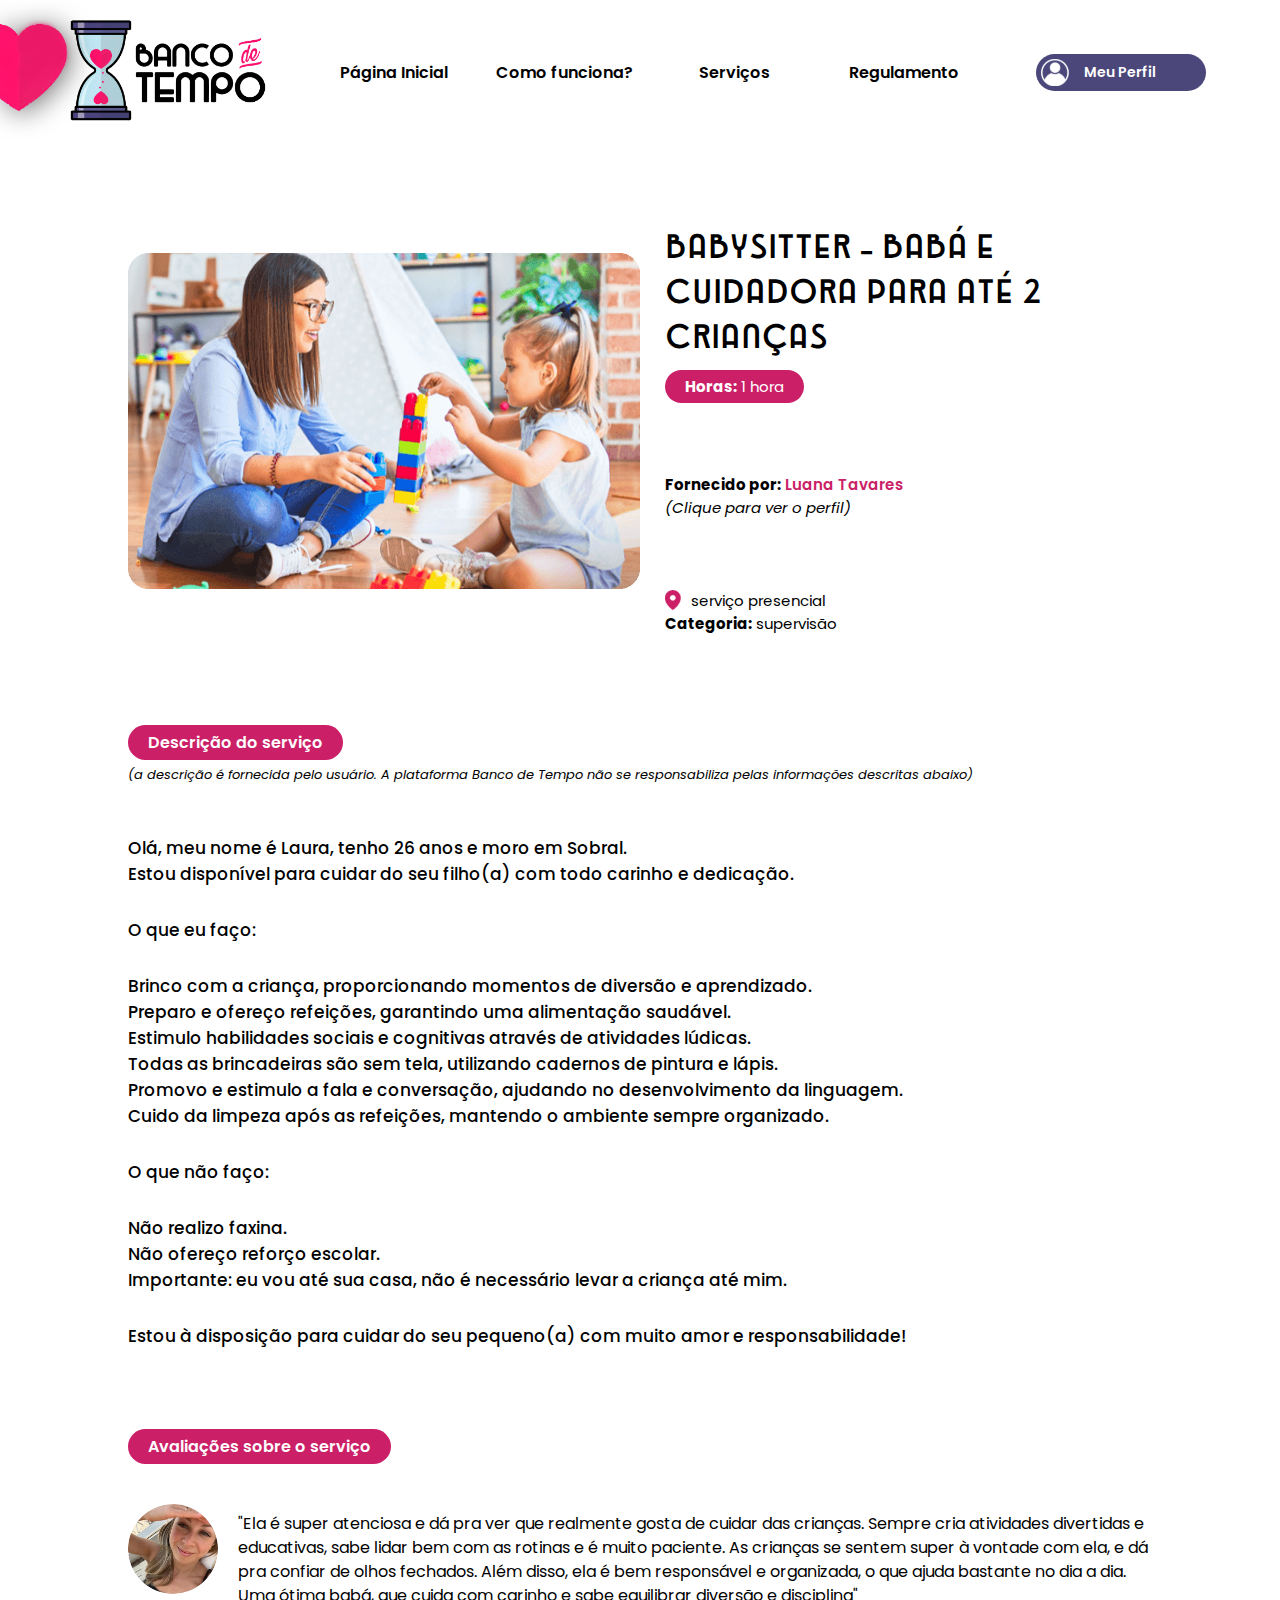
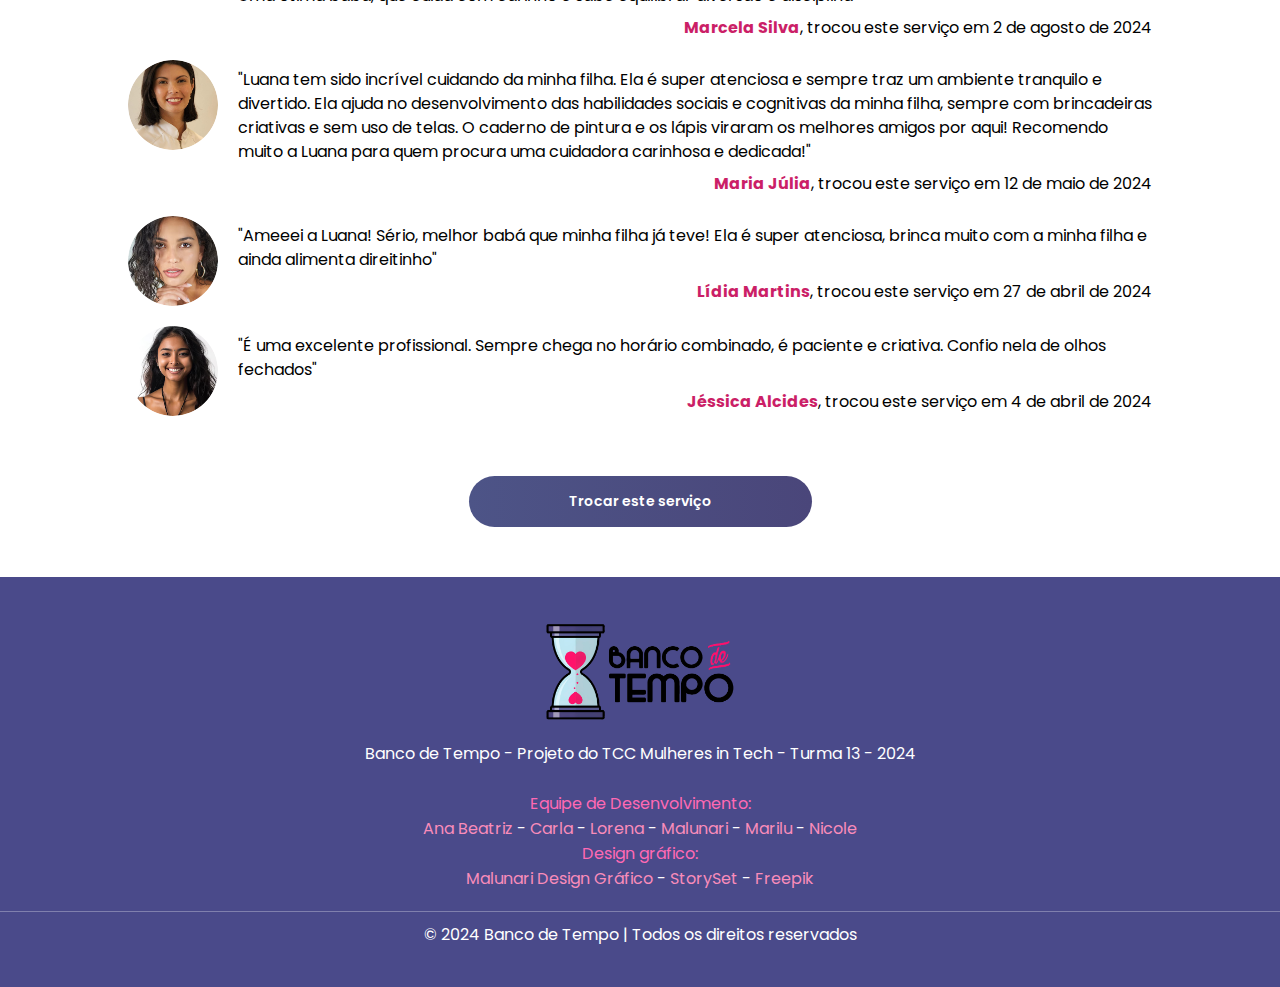
==== babysitter.html @ 04bf756f "Ajustes no serviço da Babysitter" ====
<!DOCTYPE html>
<html lang="pt-BR">
<head>
    <meta charset="UTF-8">
    <meta name="viewport" content="width=device-width, initial-scale=1.0">
    <title>Banco de Tempo</title>
    <link rel="stylesheet" href="styles/estilo-babysitter.css">
    <link rel="stylesheet" href="styles/generalStyle.css">
    <link rel="stylesheet" href="styles/style-header.css">
</head>
<body>    
    <header class="cabecalho">
        <div class="coracao">
          <img src="assets/Coração superior.png" alt="" class="coracao-img" />
        </div>
        <div class="logo">
          <a href="https://banco-de-tempo.vercel.app/"><img src="assets/Logotipo.png" alt="Banco de Tempo" class="logo-img" /></a>
        </div>
        <nav class="nav">
          <ul class="nav-list">
            <li class="nav-item">
              <a href="https://banco-de-tempo.vercel.app/" class="nav-link">Página Inicial</a>
            </li>
            <li class="nav-item">
              <a href="https://banco-de-tempo.vercel.app/#howItWorks" class="nav-link">Como funciona?</a>
            </li>
            <li class="nav-item">
              <a href="selecionar-servico.html" class="nav-link">Serviços</a>
            </li>
            <li class="nav-item"><a href="#" class="nav-link">Regulamento</a></li>
          </ul>
        </nav>
        <div class="profile menuMobileButton">
          <button id="profileButton" class="button">
            <span class="buttonText">Menu</span>
          </button>
          <ul id="profileDropdown" class="profile-dropdown menuDropdown">
            <li class="perfil-lista">
              <a href="pagina-inicial.html" class="nav-link">Página Inicial</a>
            </li>
            <li class="perfil-lista">
              <a href="https://banco-de-tempo.vercel.app/#howItWorks" class="nav-link">Como funciona?</a>
            </li>
            <li class="perfil-lista">
              <a href="selecionar-servico.html" class="nav-link">Serviços</a>
            </li>
            <li class="perfil-lista">
              <a href="#" class="nav-link">Regulamento</a>
            </li>
          </ul>
        </div>
        <div class="profile">
          <button id="profileButton" class="button">
            <img class="icon" src="assets/perfil.svg" alt="Ícone de perfil" />
            <span class="profileText">Meu Perfil</span>
          </button>
          <ul id="profileDropdown" class="profile-dropdown">
            <li class="perfil-lista"><a href="#">Meu cadastro</a></li>
            <li class="perfil-lista">
              <a href="meuservico.html">Meus serviços</a>
            </li>
            <li class="perfil-lista"><a href="#">Minhas trocas</a></li>
            <li class="perfil-lista"><a href="#">Favoritos</a></li>
            <li class="perfil-lista"><a href="paginadecadastro.html">Sair</a></li>
          </ul>
        </div>
      </header>  
    <main>
        <section class="form-section">
            <div class="service-image">
                <img src="assets/luana.png" alt="Luana">
            </div>
            <div class="service-info">
                <h1>BABYSITTER - BABÁ E CUIDADORA PARA ATÉ 2 CRIANÇAS</h1>
                <p class="service-hours"><strong>Horas:</strong> 1 hora</p>
                <p><strong>Fornecido por:</strong> <span class="nome-rosa">Luana Tavares</span></p>
                <p class="legenda"><i>(Clique para ver o perfil)</i></p>
                <div class="service-details">             
                    <p class="service-location">
                      <img src="assets/localizacao.svg" alt="Localização" class="localizacao-icon"/>
                      serviço presencial
                    </p>
                    <p class="service-category">
                      <strong>Categoria:</strong> supervisão
                    </p>
                  </div>
            </div>
        </section>
            <section class="service-description">

                <p class="section-title">Descrição do serviço</p>
                <p class="legenda"><i>(a descrição é fornecida pelo usuário. A plataforma Banco de Tempo não se responsabiliza pelas informações descritas abaixo)</i></p>
                
                <div class="description">
                  <p>Olá, meu nome é Laura, tenho 26 anos e moro em Sobral.</p>
                    <p>Estou disponível para cuidar do seu filho(a) com todo carinho e dedicação.</p>
                <p class="section-subtitle">O que eu faço:</p>
                <ul class="service-list">
                    <li>Brinco com a criança, proporcionando momentos de diversão e aprendizado.</li>
                    <li>Preparo e ofereço refeições, garantindo uma alimentação saudável.</li>
                    <li>Estimulo habilidades sociais e cognitivas através de atividades lúdicas.</li>
                    <li>Todas as brincadeiras são sem tela, utilizando cadernos de pintura e lápis.</li>
                    <li>Promovo e estimulo a fala e conversação, ajudando no desenvolvimento da linguagem.</li>
                    <li>Cuido da limpeza após as refeições, mantendo o ambiente sempre organizado.</li>
                </ul>

                <p class="section-subtitle">O que não faço:</p>

                <ul class="service-list">
                    <li>Não realizo faxina.</li>
                    <li>Não ofereço reforço escolar.</li>
                    <li>Importante: eu vou até sua casa, não é necessário levar a criança até mim.</li>
                </ul>
                <p class="section-subtitle">Estou à disposição para cuidar do seu pequeno(a) com muito amor e responsabilidade!</p>
                </div>
                
            </section>
            <div class="review-text">
                <p class="review-title">Avaliações sobre o serviço</p>
            </div>
            <section class="service-reviews">
                <div class="review">
                    <img  src="assets/avatar1.png" alt="Foto do cliente">
                    <div class="review-content">
                        <p>"Ela é super atenciosa e dá pra ver que realmente gosta de cuidar das crianças. 
                          Sempre cria atividades divertidas e educativas, sabe lidar bem com as rotinas e é muito paciente. 
                          As crianças se sentem super à vontade com ela, e dá pra confiar de olhos fechados. 
                          Além disso, ela é bem responsável e organizada, o que ajuda bastante no dia a dia. 
                          Uma ótima babá, que cuida com carinho e sabe equilibrar diversão e disciplina"</p>
                        <p><strong>Marcela Silva</strong>, trocou este serviço em 2 de agosto de 2024</p>
                    </div>
                </div>

                <div class="review">
                    <img src="assets/avatar2.png" alt="Foto do cliente">
                    <div class="review-content">
                        <p>"Luana tem sido incrível cuidando da minha filha. Ela é super atenciosa e sempre traz um ambiente tranquilo e divertido.
                          Ela ajuda no desenvolvimento das habilidades sociais e cognitivas da minha filha, sempre com brincadeiras criativas e sem uso de telas. 
                          O caderno de pintura e os lápis viraram os melhores amigos por aqui! Recomendo muito a Luana para quem procura uma cuidadora carinhosa e dedicada!"</p>
                        <p><strong>Maria Júlia</strong>, trocou este serviço em 12 de maio de 2024</p>
                    </div>
                </div>

                <div class="review">
                    <img src="assets/avatar3.png" alt="Foto do cliente">
                    <div class="review-content">
                        <p>"Ameeei a Luana! Sério, melhor babá que minha filha já teve! 
                          Ela é super atenciosa, brinca muito com a minha filha e ainda alimenta direitinho"</p>
                        <p><strong>Lídia Martins</strong>, trocou este serviço em 27 de abril de 2024</p>
                    </div>
                </div>

                <div class="review">
                    <img src="assets/avatar4.png" alt="Foto do cliente">
                    <div class="review-content">
                        <p>"É uma excelente profissional. Sempre chega no horário combinado, é paciente e criativa.
                          Confio nela de olhos fechados"</p>
                        <p><strong>Jéssica Alcides</strong>, trocou este serviço em 4 de abril de 2024</p>
                    </div>
                </div>
            </section>
            <div class="button-container">
              <button class="exchange-button">Trocar este serviço</button>
            </div>
            
        </div>
    </main>
    <footer>
      <div class="footer-content">
          <img src="assets/Logotipo.png" alt="Logo Banco de Tempo">
          <p>Banco de Tempo - Projeto do TCC Mulheres in Tech - Turma 13 - 2024</p>
          <BR>
          <p><span class="highlight">Equipe de Desenvolvimento:</span><P> 
          </P><a href="https://github.com/AnaCatalao" rel="nofollow">Ana Beatriz</a> - <a href="https://github.com/CarlaSa-Carla" rel="nofollow">Carla</a> - <a href="https://github.com/lorenaraquelolive" rel="nofollow">Lorena</a> - <a href="https://github.com/malunaridev" rel="nofollow">Malunari</a> - <a href="https://github.com/DouradoGB" rel="nofollow">Marilu</a> - <a href="https://github.com/nicolemelo1" rel="nofollow">Nicole</a></p>
          <p><span class="highlight">Design gráfico:</span></p>
          <a href="https://www.behance.net/malunaris" rel="nofollow">Malunari Design Gráfico</a> - <a href="https://storyset.com/" rel="nofollow">StorySet</a> - <a href="https://www.freepik.com/" rel="nofollow">Freepik</a></p>
      </div>
      <div class="footer-bottom">
          &copy; 2024 Banco de Tempo | Todos os direitos reservados
      </div>
  </footer>
</body>
</html>
---- styles/estilo-babysitter.css ----
.form-section {
  display: flex;
  align-items: center;
  max-width: 100%;
  gap: 25px;
}

.service-info h1 {
  margin: 10px 0 10px auto;
  font-size: 35px;
  font-weight:bold
}

.perfil-luana {
  font-size: 10px;
}

.form-section p {
  font-size: 15px;
}

.nome-rosa {
  font-weight: 600;
  color: var(--cor-secundaria);
}


.service-image {
  max-width: 50%;
}

.service-image img {
  width: 100%;
  border-radius: 10px;
}

.service-hours {
  display: inline-block;
  background-color: var(--cor-secundaria);
  color: #fff;
  padding: 5px 20px;
  border-radius: 20px;
  margin-bottom: 70px;
  font-size: 14px;
}

.service-details {
  font-size: 14px;
  text-align: left;
  margin-top: auto;
}

.service-location {
  display: flex;
  align-items: center;
  margin-top: 70px;
}

.localizacao-icon {
  width: 16px;
  margin-right: 10px;
}

.section-title {
  display: inline-block;
  background-color: var(--cor-secundaria);
  color: #fff;
  padding: 5px 20px;
  border-radius: 20px;
  margin: 90px 0 5px 0;
  font-size: 16px;
  font-weight: 600;

}

.legenda {
  margin-bottom: 50px;
  font-size: 13px;
}

.description {
  font-size: 17px;
  font-weight: 500;
  margin-bottom: 0;
}

.section-subtitle{
  margin-top: 30px;
  margin-bottom: 30px;
}

.service-list {
  list-style-type: none;
}

.reviews {
  display: flex;
  flex-direction: column;
  gap: 30px;
  max-width: 700px;
  margin: 0 auto;
}

.review-title {
  display: inline-block;
  background-color: var(--cor-secundaria);
  color: #fff;
  padding: 5px 20px;
  border-radius: 20px;
  margin: 50px 0 40px 0;
  font-size: 16px;
  font-weight: 600;
}

.review {
  display: flex;
  gap: 20px;
  margin-bottom: 20px;
}

.review img {
  width: 90px;
  height: 90px;
  border-radius: 50%;
  object-fit: cover;
}

.review-content {
  font-size: 16px;
  line-height: 1.5;
  display: flex;
  flex-direction: column;
  
}

.review-content p {
  align-self: flex-end;
  margin-top: 8px;
  margin-bottom: 0;
}

.review-content strong {
  font-weight: bold;
  color: var(--cor-secundaria);
}

.exchange-button {
    background: linear-gradient(to right, #4d5487, #4a467a);
    color: white;
    text-decoration: none;
    font-family: "Poppins", sans-serif;
    font-weight: 600;
    font-size: 14px;
    margin: 20px 10px;
    padding: 15px 100px;
    border-radius: 50px;
    transition: background 0.3s ease;
    border: none;
    cursor: pointer;
}

.button-container {
  display: flex;
  justify-content: center;
  margin-top: 20px;
}
---- styles/generalStyle.css ----
@import url("https://fonts.googleapis.com/css2?family=Inter:ital,opsz,wght@0,14..32,100..900;1,14..32,100..900&family=Poppins:ital,wght@0,100;0,200;0,300;0,400;0,500;0,600;0,700;0,800;0,900;1,100;1,200;1,300;1,400;1,500;1,600;1,700;1,800;1,900&display=swap");

@font-face {
  font-family: Emblema;
  src: url("../assets/Emblema.woff");
}

:root {
  box-sizing: border-box;
  --fonte-principal: "Poppins", sans-serif;
  --fonte-secundaria: "Emblema", sans-serif;
  --cor-primaria: #4f4a9d;
  --cor-secundaria: #cb1f67;
}

* {
  margin: 0;
  padding: 0;
  font-family: var(--fonte-principal);
}

body {
  width: 100vw;
  position: relative;
  display: flex;
  flex-direction: column;
  align-items: center;
  justify-content: center;
}

main {
  display: flex;
  flex-direction: column;
  width: 80%;
  padding: 30px 0;
}

a {
  text-decoration: none;
  color: #f98cba;
}

h1 {
  font-family: "Emblema", sans-serif;
  display: block;
  font-size: 40px;
  text-transform: uppercase;
  line-height: 45px;
  cursor: default;
}

h2 {
  font-size: 2rem;
  margin-bottom: 20px;
  font-family: "Emblema", sans-serif;
  cursor: default;
}

footer {
  width: 100%;
  background-color: #4a4a8a;
  color: white;
  text-align: center;
  padding: 40px 0;
  flex-shrink: 0;
}

button {
  background: linear-gradient(to right, #4d5487, #4a467a);
  color: white;
  text-decoration: none;
  font-family: "Poppins", sans-serif;
  font-weight: 600;
  font-size: 14px;
  margin: 0 10px;
  padding: 10px 20px;
  border-radius: 50px;
  transition: background 0.3s ease;
  border: none;
  cursor: pointer;
}

button a {
  color: #fff;
}

.pinkButton {
  width: 300px;
  background: var(--cor-secundaria);
}

.highlight {
  color: #ff69b4;
  text-decoration: none;
  cursor: default;
}

.highlight a:hover {
  text-decoration: underline;
}

.footer-content img {
  width: 200px;
  margin-bottom: 10px;
}

.footer p {
  margin: 15px 0;
  color: white;
}
.footer-bottom {
  text-align: center;
  margin-top: 20px;
  padding-top: 10px;
  border-top: 1px solid rgba(255, 255, 255, 0.3);
}

@media (max-width: 1200px) {
  h1 {
    text-align: center;
  }
}

@media (max-width: 600px) {
  main {
    width: 85%;
  }
}

@media (max-width: 600px) {
  footer p {
    padding: 0 20px;
  }
}

@media (max-width: 400px) {
  body {
    font-size: 11px;
  }
  h1 {
    font-size: 30px;
    line-height: 30px;
  }
  h2 {
    font-size: 1.4rem;
  }
}
---- styles/style-header.css ----
.cabecalho {
  display: flex;
  justify-content: space-between;
  align-items: center;
  padding: 1%;
  width: 80%;
  margin-bottom: 40px;
}

.coracao {
  position: absolute;
  top: 0;
  left: 0;
  margin: 0;
  padding: 0;
}

.coracao-img {
  width: 100px;
}

.logo-img {
  width: 13em;
}

.nav-list {
  display: flex;
  list-style: none;
  padding-left: 200px;
}

.nav-item {
  margin: 0 15px;
  width: 140px;
  text-align: center;
}

.nav-link {
  text-decoration: none;
  color: black;
  font-weight: 600;
  font-size: 16px;
  position: relative;
}

.nav-link:hover {
  color: #e70d67;
}

.nav-link.active::after {
  content: "";
  height: 2px;
  width: 150%;
  background-color: #e70d67;
  position: absolute;
  bottom: -5px;
  left: -25%;
}

.nav-link.active:hover::after {
  width: 150%;
  transition: width 0.3s ease;
}

.profile {
  position: relative;
  display: inline-block;
}

#profileButton {
  display: flex;
  align-items: center;
  gap: 15px;
  background: #4b477a;
  color: white;
  font-weight: 600;
  font-size: 14px;
  padding: 5px 50px 5px 5px;
  border-radius: 50px;
  cursor: pointer;
}

#profileButton:hover {
  background: linear-gradient(to right, #4b477a, #4d5487);
}

.profile-dropdown {
  display: none;
  left: 50%;
  transform: translateX(-50%);
  background-color: white;
  box-shadow: 0 4px 8px rgba(0, 0, 0, 0.1);
  width: 100px;
}

.profile-dropdown.show {
  display: block;
}

.perfil-lista {
  list-style: none;
  font-weight: 400;
  text-align: center;
}

.profile-dropdown .perfil-lista:last-child {
  border-bottom: none;
}

.profile-dropdown a {
  display: block;
  padding: 8px 15px;
  color: black;
  text-decoration: none;
  transition: background 0.3s ease;
  text-align: center;
}

.icon {
  width: 50px;
}

header .profile {
  position: relative;
}

header .profile button {
  background-color: #4d65b4;
  color: #fff;
  padding: 10px;
  border: none;
  border-radius: 5px;
  cursor: pointer;
}

header .profile .profile-dropdown {
  display: none;
  position: absolute;
  top: 100%;
  right: 0;
  background-color: #fff;
  border: 1px solid #ccc;
  border-radius: 5px;
  width: 150px;
  z-index: 9;
}

header .profile:hover .profile-dropdown {
  display: block;
}

header .profile .profile-dropdown li {
  list-style: none;
  border-bottom: 1px solid #ccc;
}

header .profile .profile-dropdown li a {
  display: block;
  padding: 10px;
  color: #333;
  text-decoration: none;
}

header .profile .profile-dropdown li a:hover {
  background-color: #f0f0f0;
}

.menuMobileButton {
  display: none;
}

.user-actions {
  display: inline-flex;
  align-items: center;
  background: linear-gradient(to right, #4d5487, #4a467a);
  border-radius: 50px;
  padding: 10px;
  color: white;
}

.user-actions img {
  display: flex;
}
.icon {
  width: 2em;
}

.button {
  background: linear-gradient(to right, #4d5487, #4a467a);
  color: white;
  text-decoration: none;
  font-family: "Poppins", sans-serif;
  font-weight: 600;
  font-size: 14px;
  margin: 0 10px;
  padding: 5px 10px;
  border-radius: 50px;
  transition: background 0.3s ease;
}

.button:hover {
  text-decoration: none;
  background: linear-gradient(to right, #4a467a, #4d5487);
}

@media (max-width: 1600px) {
  .cabecalho {
    width: 90%;
  }
  .nav-list {
    padding-left: 0;
  }
}

@media (max-width: 1200px) {
  .coracao-img {
    width: 60px;
  }
  .cabecalho {
    width: 85%;
  }
  .profileText,   .profileText a {
    display: none;
  }
  #profileButton {
    padding: 5px;
  }
  .nav {
    display: none;
  }
  .buttonText,
  .menuMobileButton {
    display: block;
  }
  .buttonText {
    padding: 5px 30px;
    font-size: 1rem;
  }
  #profileButton {
    font-size: 17px;
  }
  .menuDropdown {
    min-width: 250px;
  }
}

@media (max-width: 600px) {
  .cabecalho {
    width: 90%;
    justify-content: space-evenly;
    margin-top: 20px;
  }
  .coracao-img {
    width: 40px;
  }
  .logo-img {
    width: 8em;
  }
}

@media (max-width: 400px) {
  body,
  .nav-link {
    font-size: 11px;
  }
  .cabecalho {
    width: 100%;
  }
  header .profile .profile-dropdown {
    width: 120px;
  }
}
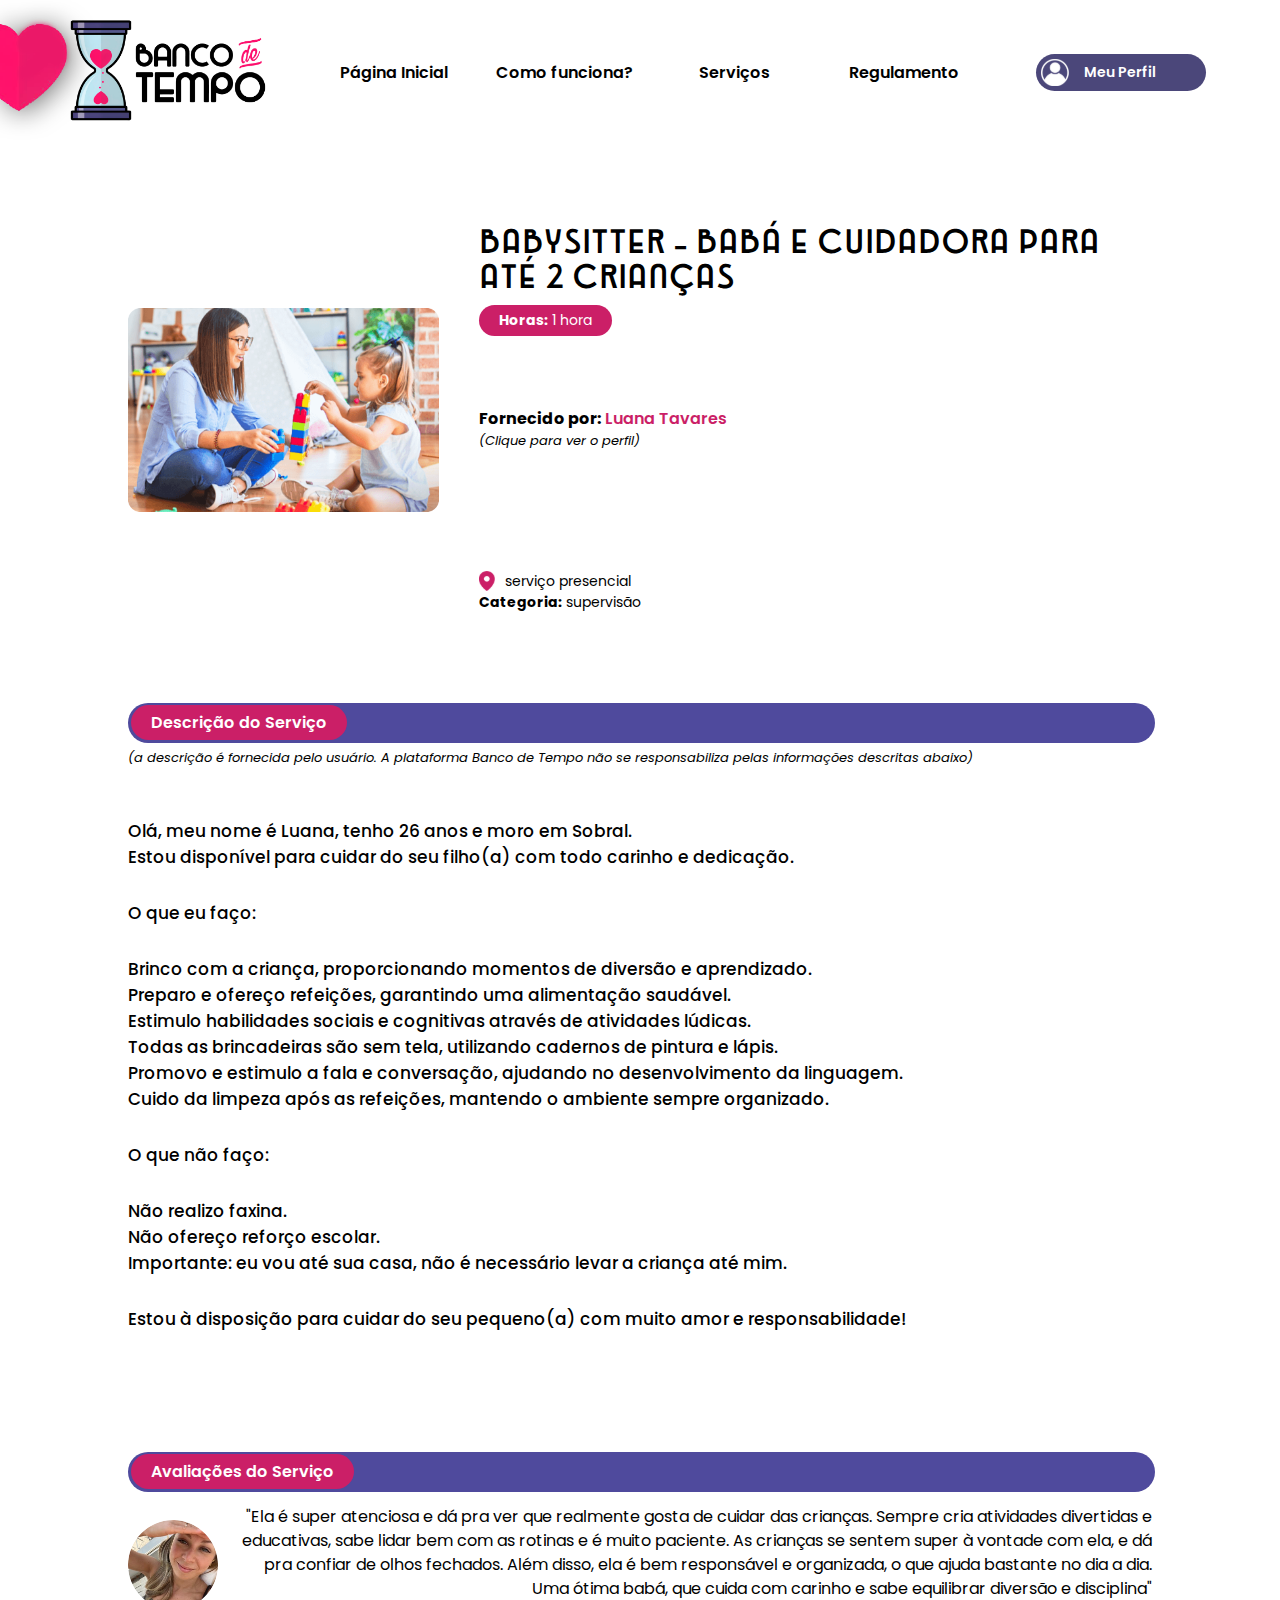
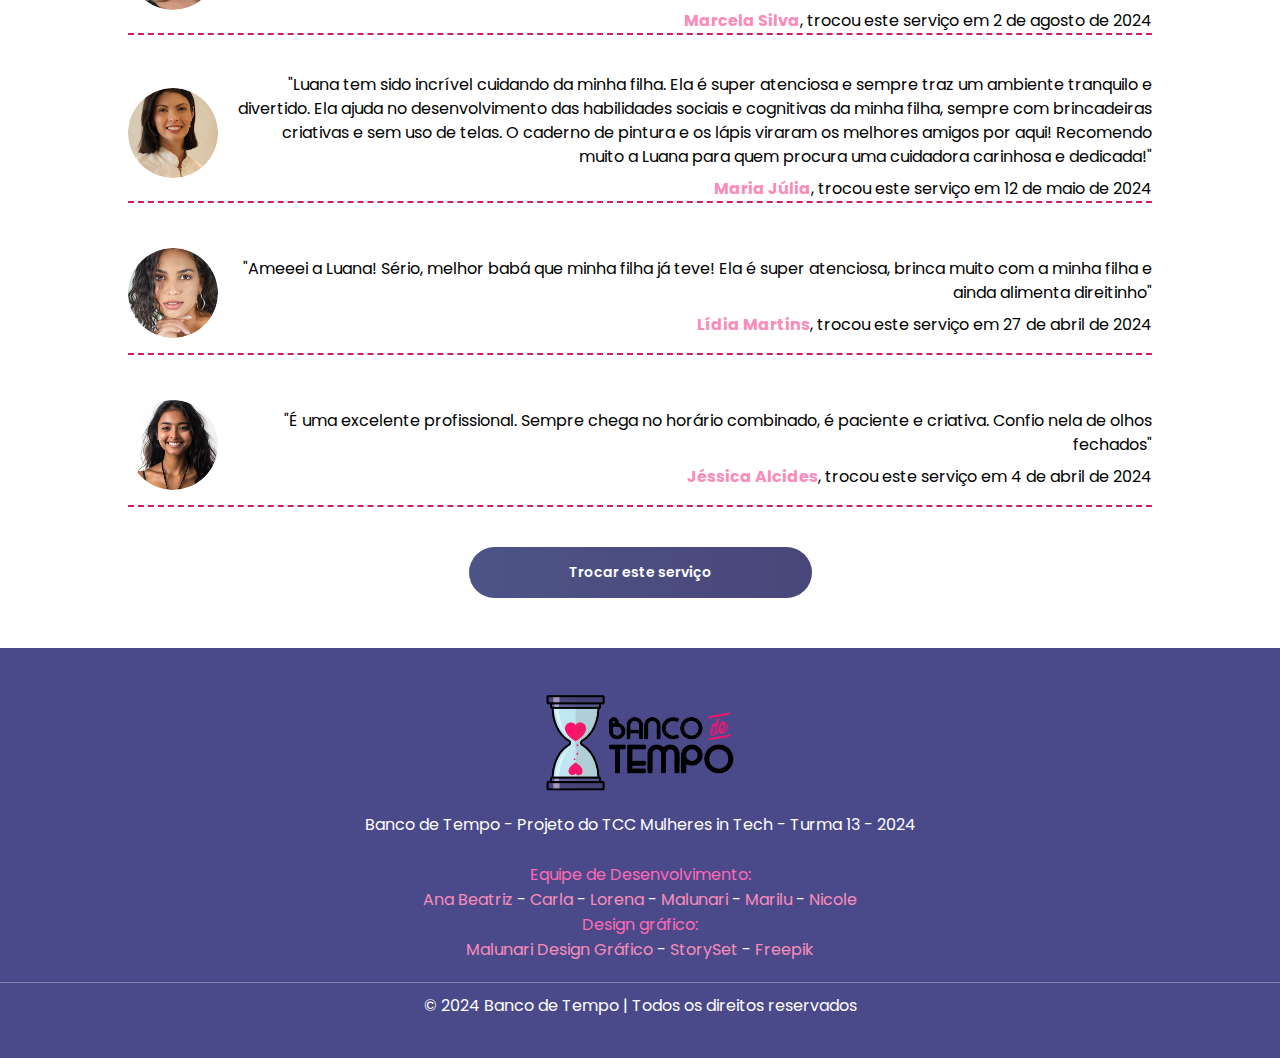
==== commit 00fa2089: "feat: responsive tags for both pages" ====
--- a/babysitter.html
+++ b/babysitter.html
@@ -3,7 +3,8 @@
 <head>
     <meta charset="UTF-8">
     <meta name="viewport" content="width=device-width, initial-scale=1.0">
-    <title>Banco de Tempo</title>
+    <title>Babysitter - Babá e cuidadora para até 2 crianças - Banco de Tempo</title>
+    <link rel="icon" type="image/x-icon" href="./assets/favicon.ico" />
     <link rel="stylesheet" href="styles/estilo-babysitter.css">
     <link rel="stylesheet" href="styles/generalStyle.css">
     <link rel="stylesheet" href="styles/style-header.css">
@@ -68,13 +69,13 @@
     <main>
         <section class="form-section">
             <div class="service-image">
-                <img src="assets/luana.png" alt="Luana">
+                <img src="assets/babysitterservice.png" alt="Luana">
             </div>
             <div class="service-info">
                 <h1>BABYSITTER - BABÁ E CUIDADORA PARA ATÉ 2 CRIANÇAS</h1>
                 <p class="service-hours"><strong>Horas:</strong> 1 hora</p>
-                <p><strong>Fornecido por:</strong> <span class="nome-rosa">Luana Tavares</span></p>
-                <p class="legenda"><i>(Clique para ver o perfil)</i></p>
+                <p><strong>Fornecido por:</strong> <a href=""><span class="nome-rosa">Luana Tavares</span></a></p>
+                <p class="legenda">(Clique para ver o perfil)</p>
                 <div class="service-details">             
                     <p class="service-location">
                       <img src="assets/localizacao.svg" alt="Localização" class="localizacao-icon"/>
@@ -88,11 +89,11 @@
         </section>
             <section class="service-description">
 
-                <p class="section-title">Descrição do serviço</p>
+                <div class="dividerTitle"><p class="section-title">Descrição do Serviço</p></div>
                 <p class="legenda"><i>(a descrição é fornecida pelo usuário. A plataforma Banco de Tempo não se responsabiliza pelas informações descritas abaixo)</i></p>
                 
                 <div class="description">
-                  <p>Olá, meu nome é Laura, tenho 26 anos e moro em Sobral.</p>
+                  <p>Olá, meu nome é Luana, tenho 26 anos e moro em Sobral.</p>
                     <p>Estou disponível para cuidar do seu filho(a) com todo carinho e dedicação.</p>
                 <p class="section-subtitle">O que eu faço:</p>
                 <ul class="service-list">
@@ -115,9 +116,7 @@
                 </div>
                 
             </section>
-            <div class="review-text">
-                <p class="review-title">Avaliações sobre o serviço</p>
-            </div>
+            <div class="dividerTitle"><p class="section-title">Avaliações do Serviço</p></div>
             <section class="service-reviews">
                 <div class="review">
                     <img  src="assets/avatar1.png" alt="Foto do cliente">
@@ -127,7 +126,7 @@
                           As crianças se sentem super à vontade com ela, e dá pra confiar de olhos fechados. 
                           Além disso, ela é bem responsável e organizada, o que ajuda bastante no dia a dia. 
                           Uma ótima babá, que cuida com carinho e sabe equilibrar diversão e disciplina"</p>
-                        <p><strong>Marcela Silva</strong>, trocou este serviço em 2 de agosto de 2024</p>
+                        <p><strong><a href="">Marcela Silva</a></strong>, trocou este serviço em 2 de agosto de 2024</p>
                     </div>
                 </div>
 
@@ -137,7 +136,7 @@
                         <p>"Luana tem sido incrível cuidando da minha filha. Ela é super atenciosa e sempre traz um ambiente tranquilo e divertido.
                           Ela ajuda no desenvolvimento das habilidades sociais e cognitivas da minha filha, sempre com brincadeiras criativas e sem uso de telas. 
                           O caderno de pintura e os lápis viraram os melhores amigos por aqui! Recomendo muito a Luana para quem procura uma cuidadora carinhosa e dedicada!"</p>
-                        <p><strong>Maria Júlia</strong>, trocou este serviço em 12 de maio de 2024</p>
+                        <p><strong><a href="">Maria Júlia</a></strong>, trocou este serviço em 12 de maio de 2024</p>
                     </div>
                 </div>
 
@@ -146,7 +145,7 @@
                     <div class="review-content">
                         <p>"Ameeei a Luana! Sério, melhor babá que minha filha já teve! 
                           Ela é super atenciosa, brinca muito com a minha filha e ainda alimenta direitinho"</p>
-                        <p><strong>Lídia Martins</strong>, trocou este serviço em 27 de abril de 2024</p>
+                        <p><strong><a href="">Lídia Martins</a></strong>, trocou este serviço em 27 de abril de 2024</p>
                     </div>
                 </div>
 
@@ -155,14 +154,39 @@
                     <div class="review-content">
                         <p>"É uma excelente profissional. Sempre chega no horário combinado, é paciente e criativa.
                           Confio nela de olhos fechados"</p>
-                        <p><strong>Jéssica Alcides</strong>, trocou este serviço em 4 de abril de 2024</p>
+                        <p><strong><a href="">Jéssica Alcides</a></strong>, trocou este serviço em 4 de abril de 2024</p>
                     </div>
                 </div>
             </section>
             <div class="button-container">
-              <button class="exchange-button">Trocar este serviço</button>
-            </div>
-            
+              <button id="trocarServicoBtn" class="exchange-button">Trocar este serviço</button>
+            </div>
+            <div id="modal" class="modal">
+              <div class="modal-content">
+                <span class="close">&times;</span>
+                <div class="modalStructure">
+                  <img class="profilePicture" src="./assets/luana.jpg">
+                  
+                  <p><strong>Fornecido por:</strong> <a href=""><span class="nome-rosa">Luana Tavares</span></a></p>
+                <p class="legenda">(Clique para ver o perfil)</p>
+                </div>
+                <p>Entre em contato diretamente com <span class="nome-rosa">Luana Tavares</span> pelos meios de contato fornecidos. </p>
+                <div class="contactTable">
+                  <div class="contactInfo">
+                  <img class="contactIcons" src="./assets/whatsappIcon.png">
+                  <p>088 986343812</p>
+                </div>
+                <div class="contactInfo">
+                  <img class="contactIcons" src="./assets/phoneIcon.png">
+                  <p>088 986343812</p>
+                </div>
+                <div class="contactInfo">
+                  <img class="contactIcons" src="./assets/mailIcon.png">
+                  <p>luanatavares127@gmail.com</p>
+                </div>
+                </div>
+              </div>
+            </div>
         </div>
     </main>
     <footer>
@@ -179,5 +203,6 @@
           &copy; 2024 Banco de Tempo | Todos os direitos reservados
       </div>
   </footer>
+  <script src="app.js"></script>
 </body>
 </html>
--- a/styles/estilo-babysitter.css
+++ b/styles/estilo-babysitter.css
@@ -2,31 +2,34 @@
   display: flex;
   align-items: center;
   max-width: 100%;
-  gap: 25px;
+  gap: 40px;
+}
+.service-info {
+  height: 100%;
+  display: flex;
+  flex-direction: column;
+  justify-content: space-between;
+  align-items: start;
 }
 
 .service-info h1 {
   margin: 10px 0 10px auto;
   font-size: 35px;
-  font-weight:bold
+  font-weight: bold;
+  line-height: 35px;
 }
 
 .perfil-luana {
   font-size: 10px;
 }
 
-.form-section p {
-  font-size: 15px;
-}
-
 .nome-rosa {
   font-weight: 600;
   color: var(--cor-secundaria);
 }
 
-
 .service-image {
-  max-width: 50%;
+  width: 40%;
 }
 
 .service-image img {
@@ -61,21 +64,32 @@
   margin-right: 10px;
 }
 
+.dividerTitle {
+  height: 40px;
+  width: 100%;
+  display: flex;
+  align-items: center;
+  background-color: var(--cor-primaria);
+  margin: 90px 0 5px 0;
+  border-radius: 20px;
+  padding-left: 3px;
+}
+
 .section-title {
-  display: inline-block;
+  display: inline;
   background-color: var(--cor-secundaria);
   color: #fff;
   padding: 5px 20px;
   border-radius: 20px;
-  margin: 90px 0 5px 0;
+
   font-size: 16px;
   font-weight: 600;
-
 }
 
 .legenda {
   margin-bottom: 50px;
   font-size: 13px;
+  font-style: italic;
 }
 
 .description {
@@ -84,13 +98,19 @@
   margin-bottom: 0;
 }
 
-.section-subtitle{
+.section-subtitle {
   margin-top: 30px;
   margin-bottom: 30px;
 }
 
 .service-list {
   list-style-type: none;
+}
+
+.service-reviews {
+  display: flex;
+  flex-direction: column;
+  gap: 30px;
 }
 
 .reviews {
@@ -113,9 +133,11 @@
 }
 
 .review {
+  min-height: 120px;
   display: flex;
   gap: 20px;
-  margin-bottom: 20px;
+  border-bottom: 2px dashed var(--cor-secundaria);
+  align-items: center;
 }
 
 .review img {
@@ -126,11 +148,12 @@
 }
 
 .review-content {
+  width: 100%;
   font-size: 16px;
   line-height: 1.5;
   display: flex;
   flex-direction: column;
-  
+  text-align: right;
 }
 
 .review-content p {
@@ -145,18 +168,18 @@
 }
 
 .exchange-button {
-    background: linear-gradient(to right, #4d5487, #4a467a);
-    color: white;
-    text-decoration: none;
-    font-family: "Poppins", sans-serif;
-    font-weight: 600;
-    font-size: 14px;
-    margin: 20px 10px;
-    padding: 15px 100px;
-    border-radius: 50px;
-    transition: background 0.3s ease;
-    border: none;
-    cursor: pointer;
+  background: linear-gradient(to right, #4d5487, #4a467a);
+  color: white;
+  text-decoration: none;
+  font-family: "Poppins", sans-serif;
+  font-weight: 600;
+  font-size: 14px;
+  margin: 20px 10px;
+  padding: 15px 100px;
+  border-radius: 50px;
+  transition: background 0.3s ease;
+  border: none;
+  cursor: pointer;
 }
 
 .button-container {
@@ -165,3 +188,103 @@
   margin-top: 20px;
 }
 
+.modal {
+  display: none;
+  position: fixed;
+  z-index: 1;
+  left: 0;
+  top: 0px;
+  width: 100%;
+  height: 100%;
+  overflow: auto;
+  background-color: rgba(9, 6, 99, 0.4);
+}
+
+.modal-content {
+  background-color: #ffffff;
+  margin: 15% auto;
+  padding: 20px;
+  border-radius: 8px;
+  width: 100%;
+  max-width: 400px;
+  text-align: center;
+}
+
+.close {
+  color: #000000;
+  float: right;
+  font-size: 28px;
+  font-weight: bold;
+  cursor: pointer;
+}
+
+.close:hover,
+.close:focus {
+  color: var(--cor-secundaria);
+}
+
+.profilePicture {
+  border-radius: 200px;
+}
+
+.contactTable {
+  display: flex;
+  flex-direction: column;
+  align-items: center;
+
+  margin-top: 40px;
+}
+
+.contactInfo {
+  width: 100%;
+  display: flex;
+  gap: 30px;
+  border-bottom: 2px dashed var(--cor-primaria);
+  padding: 20px 0 10px 20px;
+}
+
+.contactTable p {
+  font-weight: 500;
+  letter-spacing: 1px;
+}
+
+.contactIcons {
+  height: 30px;
+}
+
+@media (max-width: 1200px) {
+  .form-section {
+    flex-direction: column;
+  }
+  .service-image {
+    width: 80%;
+  }
+  .service-info {
+    align-items: center;
+  }
+  .service-hours {
+    margin-bottom: 40px;
+  }
+  .service-location {
+    margin-top: auto;
+  }
+}
+
+@media (max-width: 800px) {
+  .review {
+    flex-direction: column;
+    margin-top: 30px;
+  }
+  .review-content {
+    text-align: center;
+  }
+  .review-content p {
+    align-self: center;
+  }
+}
+
+@media (max-width: 400px) {
+  .exchange-button {
+    padding: 15px 50px;
+  }
+}
--- a/styles/style-header.css
+++ b/styles/style-header.css
@@ -45,16 +45,6 @@
 
 .nav-link:hover {
   color: #e70d67;
-}
-
-.nav-link.active::after {
-  content: "";
-  height: 2px;
-  width: 150%;
-  background-color: #e70d67;
-  position: absolute;
-  bottom: -5px;
-  left: -25%;
 }
 
 .nav-link.active:hover::after {
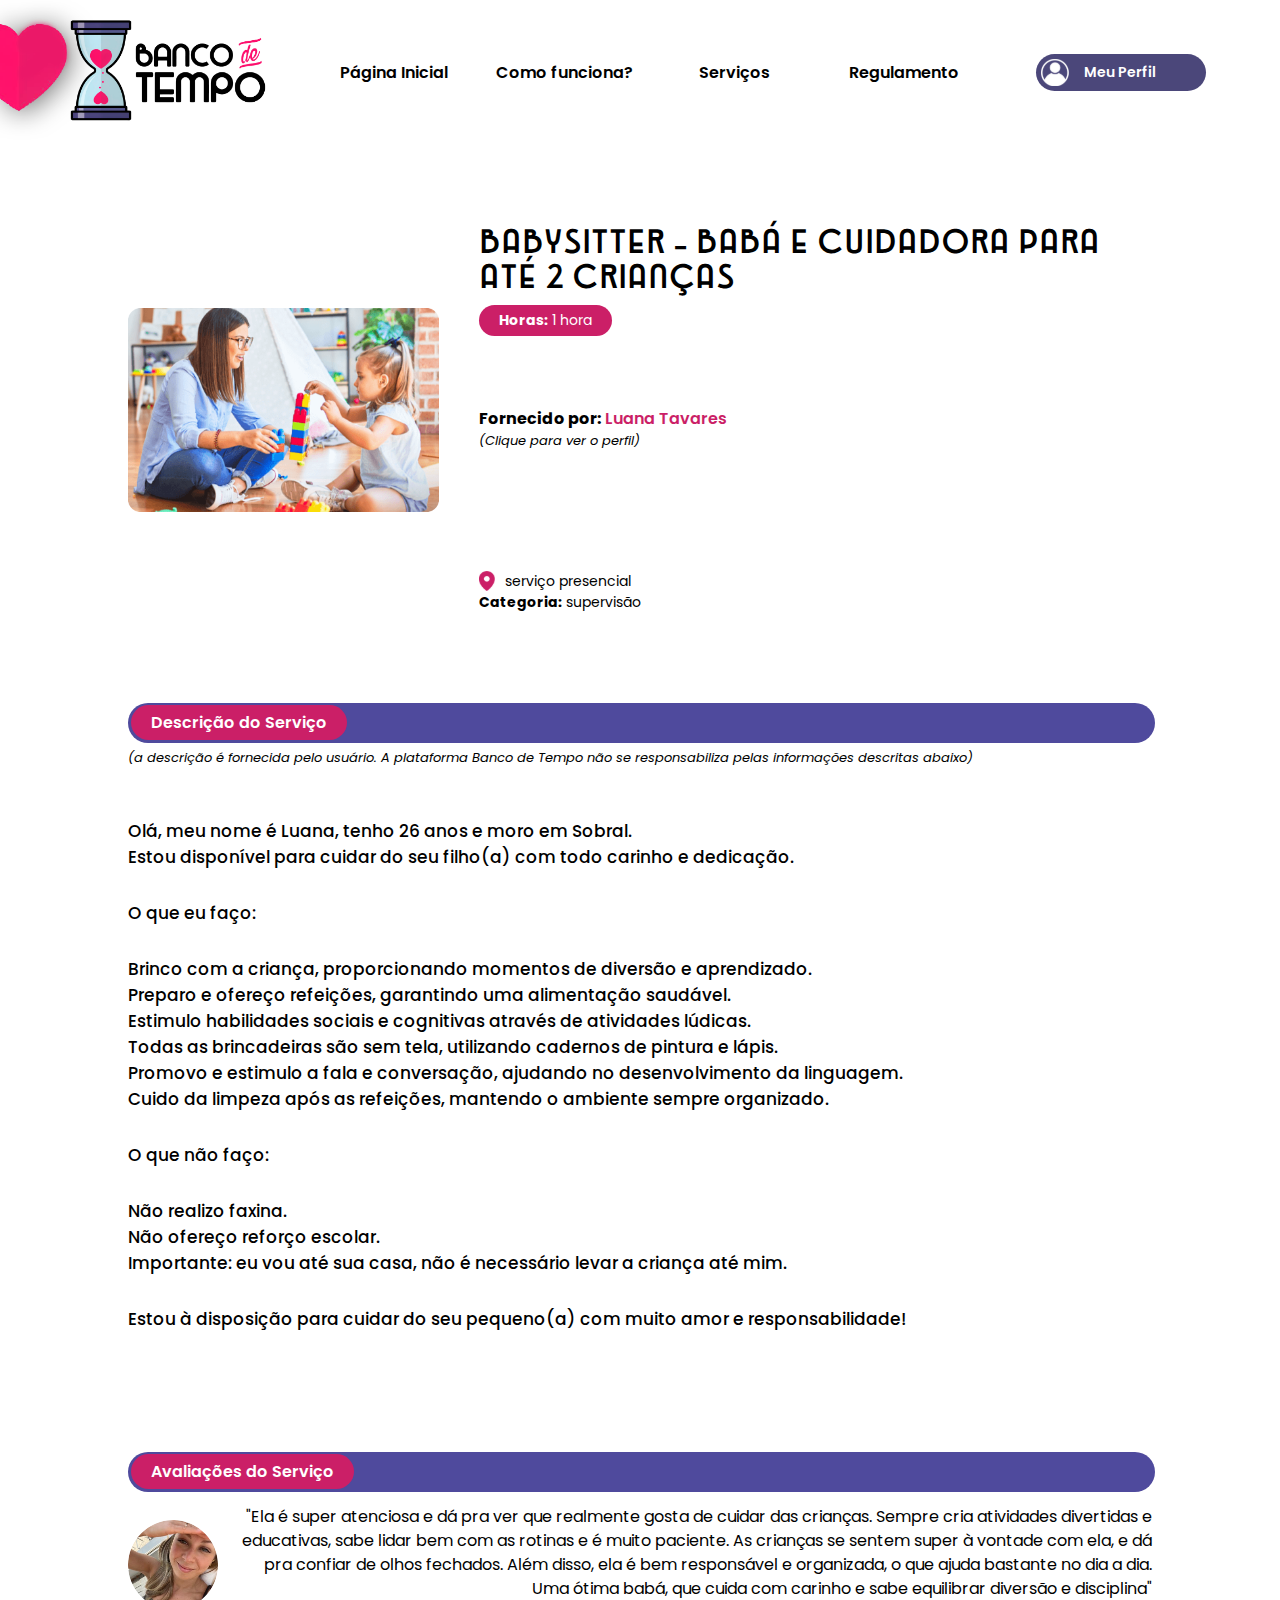
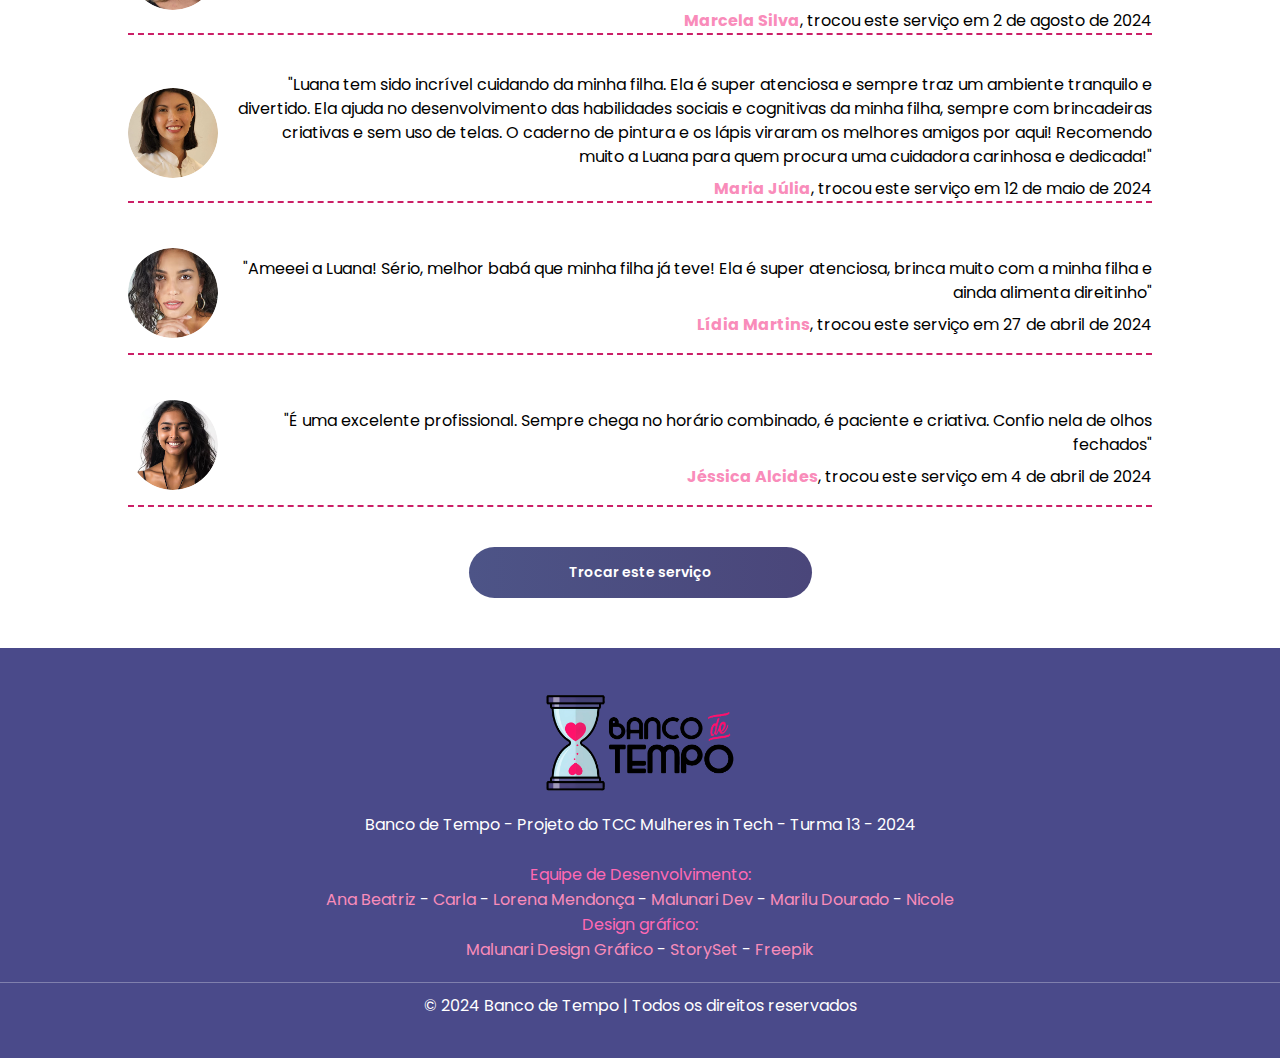
==== commit ead65cdb: "fix: header link and footer names" ====
--- a/babysitter.html
+++ b/babysitter.html
@@ -28,7 +28,7 @@
             <li class="nav-item">
               <a href="selecionar-servico.html" class="nav-link">Serviços</a>
             </li>
-            <li class="nav-item"><a href="#" class="nav-link">Regulamento</a></li>
+            <li class="nav-item"><a href="./assets/REGULAMENTO Banco de Tempo - Mulheres in Tech.pdf" class="nav-link">Regulamento</a></li>
           </ul>
         </nav>
         <div class="profile menuMobileButton">
@@ -46,7 +46,7 @@
               <a href="selecionar-servico.html" class="nav-link">Serviços</a>
             </li>
             <li class="perfil-lista">
-              <a href="#" class="nav-link">Regulamento</a>
+              <a href="./assets/REGULAMENTO Banco de Tempo - Mulheres in Tech.pdf" class="nav-link">Regulamento</a>
             </li>
           </ul>
         </div>
@@ -195,7 +195,7 @@
           <p>Banco de Tempo - Projeto do TCC Mulheres in Tech - Turma 13 - 2024</p>
           <BR>
           <p><span class="highlight">Equipe de Desenvolvimento:</span><P> 
-          </P><a href="https://github.com/AnaCatalao" rel="nofollow">Ana Beatriz</a> - <a href="https://github.com/CarlaSa-Carla" rel="nofollow">Carla</a> - <a href="https://github.com/lorenaraquelolive" rel="nofollow">Lorena</a> - <a href="https://github.com/malunaridev" rel="nofollow">Malunari</a> - <a href="https://github.com/DouradoGB" rel="nofollow">Marilu</a> - <a href="https://github.com/nicolemelo1" rel="nofollow">Nicole</a></p>
+          </P><a href="https://github.com/AnaCatalao" rel="nofollow">Ana Beatriz</a> - <a href="https://github.com/CarlaSa-Carla" rel="nofollow">Carla</a> - <a href="https://github.com/lorenaraquelolive" rel="nofollow">Lorena Mendonça</a> - <a href="https://github.com/malunaridev" rel="nofollow">Malunari Dev</a> - <a href="https://github.com/DouradoGB" rel="nofollow">Marilu Dourado</a> - <a href="https://github.com/nicolemelo1" rel="nofollow">Nicole</a></p>
           <p><span class="highlight">Design gráfico:</span></p>
           <a href="https://www.behance.net/malunaris" rel="nofollow">Malunari Design Gráfico</a> - <a href="https://storyset.com/" rel="nofollow">StorySet</a> - <a href="https://www.freepik.com/" rel="nofollow">Freepik</a></p>
       </div>
--- a/styles/estilo-babysitter.css
+++ b/styles/estilo-babysitter.css
@@ -252,6 +252,55 @@
   height: 30px;
 }
 
+.perfil_modal {
+  display: none;
+  position: fixed;
+  z-index: 1;
+  left: 0;
+  top: 0;
+  width: 100%;
+  height: 100%;
+  overflow: auto;
+  background-color: rgba(9, 6, 99, 0.4);
+}
+
+.perfil_content {
+  background-color: #ffffff;
+  margin: 5% auto;
+  padding: 20px;
+  border-radius: 8px;
+  width: 100%;
+  max-width: 400px;
+  text-align: center;
+  box-shadow: 0 4px 8px rgba(0, 0, 0, 0.2);
+}
+
+.perfil_close {
+  color: #000000;
+  float: right;
+  font-size: 24px;
+  font-weight: bold;
+  cursor: pointer;
+}
+
+.perfil_close:hover,
+.perfil_close:focus {
+  color: #ff0000;
+}
+
+.full_profile {
+  margin: 20px 20px 5px 20px; 
+}
+
+.profile_info {
+  width: 100%;
+  display: flex;
+  gap: 20px;
+  margin-top: 0;
+  padding: 20px 0 5px 20px;
+}
+
+
 @media (max-width: 1200px) {
   .form-section {
     flex-direction: column;
--- a/styles/style-header.css
+++ b/styles/style-header.css
@@ -193,6 +193,81 @@
   background: linear-gradient(to right, #4a467a, #4d5487);
 }
 
+.cadastro_modal {
+  display: none;
+  position: fixed;
+  z-index: 1;
+  left: 0;
+  top: 0;
+  width: 100%;
+  height: 100%;
+  overflow: auto;
+  background-color: rgba(9, 6, 99, 0.4);
+}
+
+.cadastro_content {
+  background-color: #ffffff;
+  margin: 5% auto;
+  padding: 20px;
+  border-radius: 8px;
+  width: 100%;
+  max-width: 400px;
+  text-align: center;
+  box-shadow: 0 4px 8px rgba(0, 0, 0, 0.2);
+}
+
+.close_cadastro {
+  color: #000000;
+  float: right;
+  font-size: 24px;
+  font-weight: bold;
+  cursor: pointer;
+}
+
+.close_cadastro:hover,
+.close_cadastro:focus {
+  color: #ff0000;
+}
+
+.profile-image {
+  display: flex;
+  flex-direction: column;
+  align-items: center;
+  margin-bottom: 20px;
+}
+
+.profile-image img {
+  border-radius: 50%;
+  width: 100px;
+  height: 100px;
+  margin-bottom: 10px;
+}
+
+.change-btn {
+  color: white;
+  border: none;
+  padding: 5px 10px;
+  border-radius: 4px;
+  cursor: pointer;
+}
+
+.form-group {
+  display: flex;
+  justify-content: space-between;
+  margin-bottom: 15px;
+}
+
+.form-group label {
+  font-weight: bold;
+}
+
+.form-group span {
+  padding: 5px 5px;
+  border: 1px solid transparent;
+  border-radius: 4px;
+
+}
+
 @media (max-width: 1600px) {
   .cabecalho {
     width: 90%;
